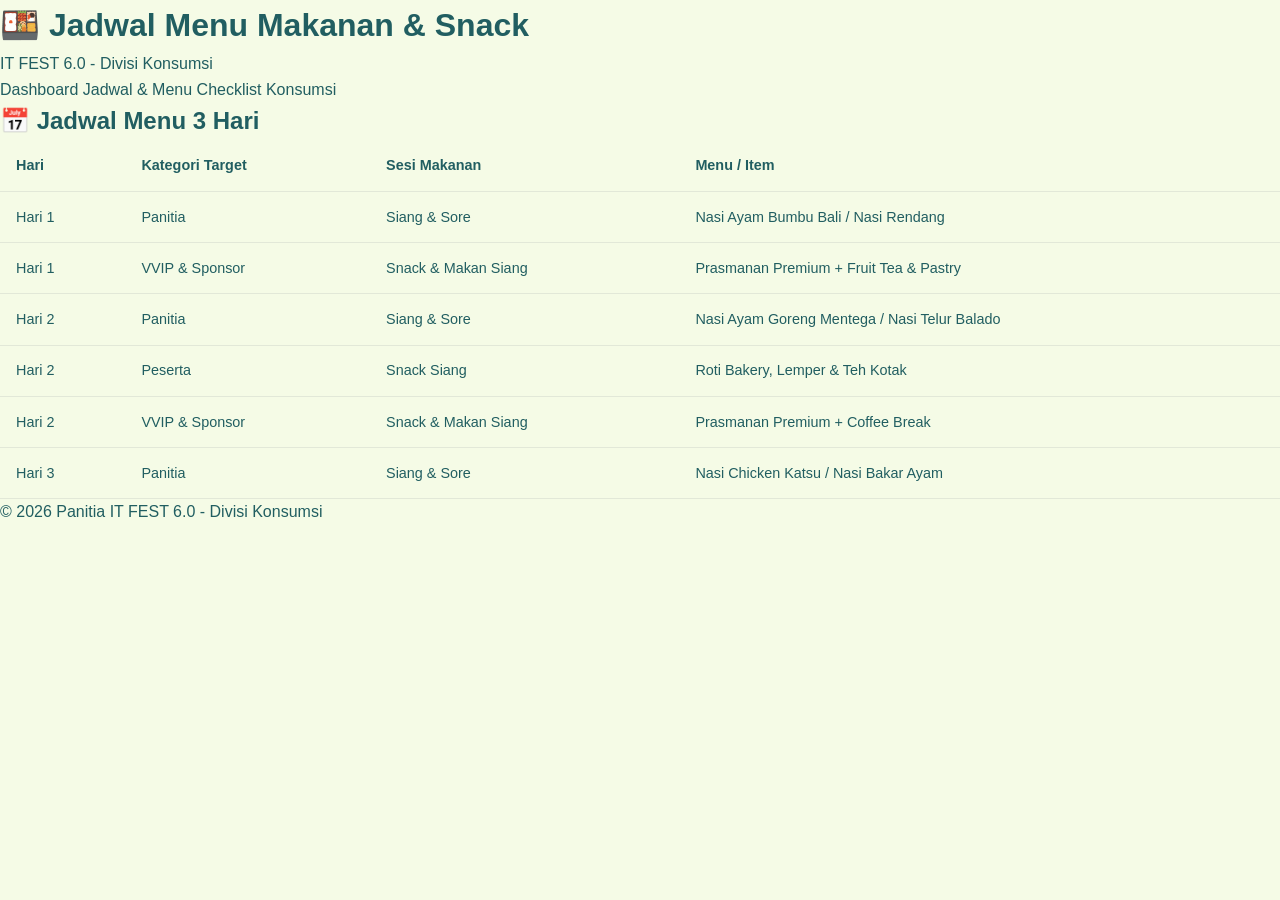
==== menu.html @ 32beef04 "Update halaman menu.html jadwal konsumsi IT FEST 6.0oleh Clarissa" ====
<!DOCTYPE html>
<html lang="id">
<head>
  <meta charset="UTF-8">
  <meta name="viewport" content="width=device-width, initial-scale=1.0">
  <title>Jadwal Menu - IT FEST 6.0</title>
  <link rel="stylesheet" href="style.css">
</head>
<body>

  <header>
    <h1>🍱 Jadwal Menu Makanan & Snack</h1>
    <p>IT FEST 6.0 - Divisi Konsumsi</p>
  </header>

  <nav>
    <a href="index.html">Dashboard</a>
    <a href="menu.html" class="active">Jadwal & Menu</a>
    <a href="peserta.html">Checklist Konsumsi</a>
  </nav>

  <div class="container">
    <div class="card">
      <h2>📅 Jadwal Menu 3 Hari</h2>
      <table>
        <thead>
          <tr>
            <th>Hari</th>
            <th>Kategori Target</th>
            <th>Sesi Makanan</th>
            <th>Menu / Item</th>
          </tr>
        </thead>
        <tbody>
          <tr>
            <td>Hari 1</td>
            <td>Panitia</td>
            <td>Siang & Sore</td>
            <td>Nasi Ayam Bumbu Bali / Nasi Rendang</td>
          </tr>
          <tr>
            <td>Hari 1</td>
            <td>VVIP & Sponsor</td>
            <td>Snack & Makan Siang</td>
            <td>Prasmanan Premium + Fruit Tea & Pastry</td>
          </tr>
          <tr>
            <td>Hari 2</td>
            <td>Panitia</td>
            <td>Siang & Sore</td>
            <td>Nasi Ayam Goreng Mentega / Nasi Telur Balado</td>
          </tr>
          <tr>
            <td>Hari 2</td>
            <td>Peserta</td>
            <td>Snack Siang</td>
            <td>Roti Bakery, Lemper & Teh Kotak</td>
          </tr>
          <tr>
            <td>Hari 2</td>
            <td>VVIP & Sponsor</td>
            <td>Snack & Makan Siang</td>
            <td>Prasmanan Premium + Coffee Break</td>
          </tr>
          <tr>
            <td>Hari 3</td>
            <td>Panitia</td>
            <td>Siang & Sore</td>
            <td>Nasi Chicken Katsu / Nasi Bakar Ayam</td>
          </tr>
        </tbody>
      </table>
    </div>
  </div>

  <footer>
    <p>© 2026 Panitia IT FEST 6.0 - Divisi Konsumsi</p>
  </footer>

</body>
</html>
---- style.css ----
:root {
	--terracotta: #FE7F2D;
	--cream: #F5FBE6;
	--navy: #215E61;
	--sage: #215E61;
	--terracotta-dark: #c4603f;
	--navy-light: #575a78;
	--sage-dark: #051f10;

	--font-heading: 'Lora', Georgia, serif;
	--font-body: 'Manrope', 'Segoe UI', sans-serif;

	--sidebar-width: 260px;
	--section-pad: clamp(2rem, 4vw, 4rem);
	--gap: clamp(1rem, 2vw, 1.5rem);

	--radius-sm: 8px;
	--radius-md: 14px;
	--radius-lg: 20px;

	--shadow-card: 0 4px 24px rgba(61, 64, 91, 0.08);
	--shadow-hover: 0 8px 40px rgba(61, 64, 91, 0.14);
}

*, *::before, *::after {
	margin: 0;
	padding: 0;
	box-sizing: border-box;
}

body {
	font-family: var(--font-body);
	color: var(--navy);
	background-color: var(--cream);
	line-height: 1.6;
}

a { color: inherit; text-decoration: none; }

/* Sidebar Navigation */
.sidebar {
	position: fixed;
	top: 0; left: 0;
	width: var(--sidebar-width);
	height: 100vh;
	background: var(--navy);
	color: var(--cream);
	display: flex;
	flex-direction: column;
	z-index: 1000;
}

.sidebar__brand {
	padding: 2rem 1.5rem 1.5rem;
	border-bottom: 1px solid rgba(244, 241, 222, 0.1);
}

.sidebar__logo {
	font-family: var(--font-heading);
	font-size: 1.5rem;
	font-weight: 700;
	color: var(--cream);
}

.sidebar__logo span { color: var(--terracotta); }

.sidebar__tagline {
	font-size: 0.75rem;
	color: #a8cfba;
	margin-top: 0.25rem;
}

.sidebar__nav { flex: 1; padding: 1.5rem 0; }
.sidebar__nav ul { list-style: none; display: flex; flex-direction: column; gap: 4px; }

.sidebar__nav a {
	display: flex;
	align-items: center;
	padding: 0.85rem 1.5rem;
	font-size: 0.95rem;
	font-weight: 500;
	color: rgba(244, 241, 222, 0.7);
	border-left: 4px solid transparent;
	transition: all 0.3s;
}

.sidebar__nav a:hover,
.sidebar__nav a.active {
	color: var(--cream);
	background: rgba(244, 241, 222, 0.08);
	border-left-color: var(--terracotta);
}

.main-content {
	margin-left: var(--sidebar-width);
	padding: var(--section-pad);
	min-height: 100vh;
}

/* Cards & Stats Grid */
.stats-grid {
	display: grid;
	grid-template-columns: repeat(auto-fit, minmax(220px, 1fr));
	gap: var(--gap);
	margin-bottom: 2rem;
}

.stat-card {
	background: #fff;
	padding: 1.5rem;
	border-radius: var(--radius-md);
	box-shadow: var(--shadow-card);
}

.stat-card__title {
	font-size: 0.85rem;
	text-transform: uppercase;
	letter-spacing: 0.05em;
	color: var(--navy-light);
	margin-bottom: 0.5rem;
}

.stat-card__value {
	font-size: 2rem;
	font-weight: 700;
	color: var(--navy);
}

/* Tables & Forms */
.table-container {
	background: #fff;
	border-radius: var(--radius-lg);
	padding: 1.5rem;
	box-shadow: var(--shadow-card);
	overflow-x: auto;
	margin-bottom: 2rem;
}

.table-title {
	font-family: var(--font-heading);
	font-size: 1.25rem;
	margin-bottom: 1rem;
	color: var(--navy);
	display: flex;
	justify-content: space-between;
	align-items: center;
}

table {
	width: 100%;
	border-collapse: collapse;
	text-align: left;
}

th, td {
	padding: 0.85rem 1rem;
	border-bottom: 1px solid rgba(61, 64, 91, 0.1);
	font-size: 0.9rem;
}

th {
	background-color: var(--cream);
	color: var(--navy);
	font-weight: 600;
}

/* Interaktif Badge (Dapat Diklik) */
.badge {
	display: inline-block;
	padding: 0.35rem 0.85rem;
	font-size: 0.75rem;
	font-weight: 700;
	border-radius: 50px;
	text-transform: uppercase;
	cursor: pointer;
	user-select: none;
	transition: transform 0.15s ease, box-shadow 0.15s ease;
}

.badge:hover {
	transform: scale(1.05);
	box-shadow: 0 2px 8px rgba(0,0,0,0.15);
}

.badge--taken {
	background-color: var(--sage);
	color: #fff;
}

.badge--pending {
	background-color: var(--terracotta);
	color: #fff;
}

/* Form Styling */
.form-card {
	background: #fff;
	border-radius: var(--radius-md);
	padding: 1.5rem;
	box-shadow: var(--shadow-card);
	margin-bottom: 2rem;
}

.form-group {
	display: flex;
	gap: 1rem;
	flex-wrap: wrap;
	margin-top: 1rem;
}

.form-control {
	flex: 1;
	min-width: 200px;
	padding: 0.75rem 1rem;
	border: 1px solid #ccc;
	border-radius: var(--radius-sm);
	font-size: 0.9rem;
	font-family: inherit;
}

.btn {
	padding: 0.75rem 1.5rem;
	background: var(--navy);
	color: #fff;
	border: none;
	border-radius: var(--radius-sm);
	font-weight: 600;
	cursor: pointer;
	transition: background 0.2s;
}

.btn:hover {
	background: var(--terracotta);
}

.btn-danger {
	background: #d9534f;
	padding: 0.25rem 0.6rem;
	font-size: 0.75rem;
}

.btn-danger:hover {
	background: #c9302c;
}

/* Menu Grid */
.menu-grid {
	display: grid;
	grid-template-columns: repeat(auto-fill, minmax(280px, 1fr));
	gap: var(--gap);
}

.menu-card {
	background: #fff;
	border-radius: var(--radius-md);
	padding: 1.5rem;
	box-shadow: var(--shadow-card);
	border-top: 4px solid var(--terracotta);
}

.menu-card__tag {
	font-size: 0.75rem;
	font-weight: 700;
	color: var(--sage-dark);
	text-transform: uppercase;
}

.menu-card__title {
	font-family: var(--font-heading);
	font-size: 1.2rem;
	margin: 0.3rem 0;
}

.menu-card__text {
	font-size: 0.9rem;
	color: var(--navy-light);
	margin-bottom: 1rem;
}

@media (max-width: 900px) {
	.sidebar {
		position: relative;
		width: 100%;
		height: auto;
	}
	.main-content {
		margin-left: 0;
	}
}
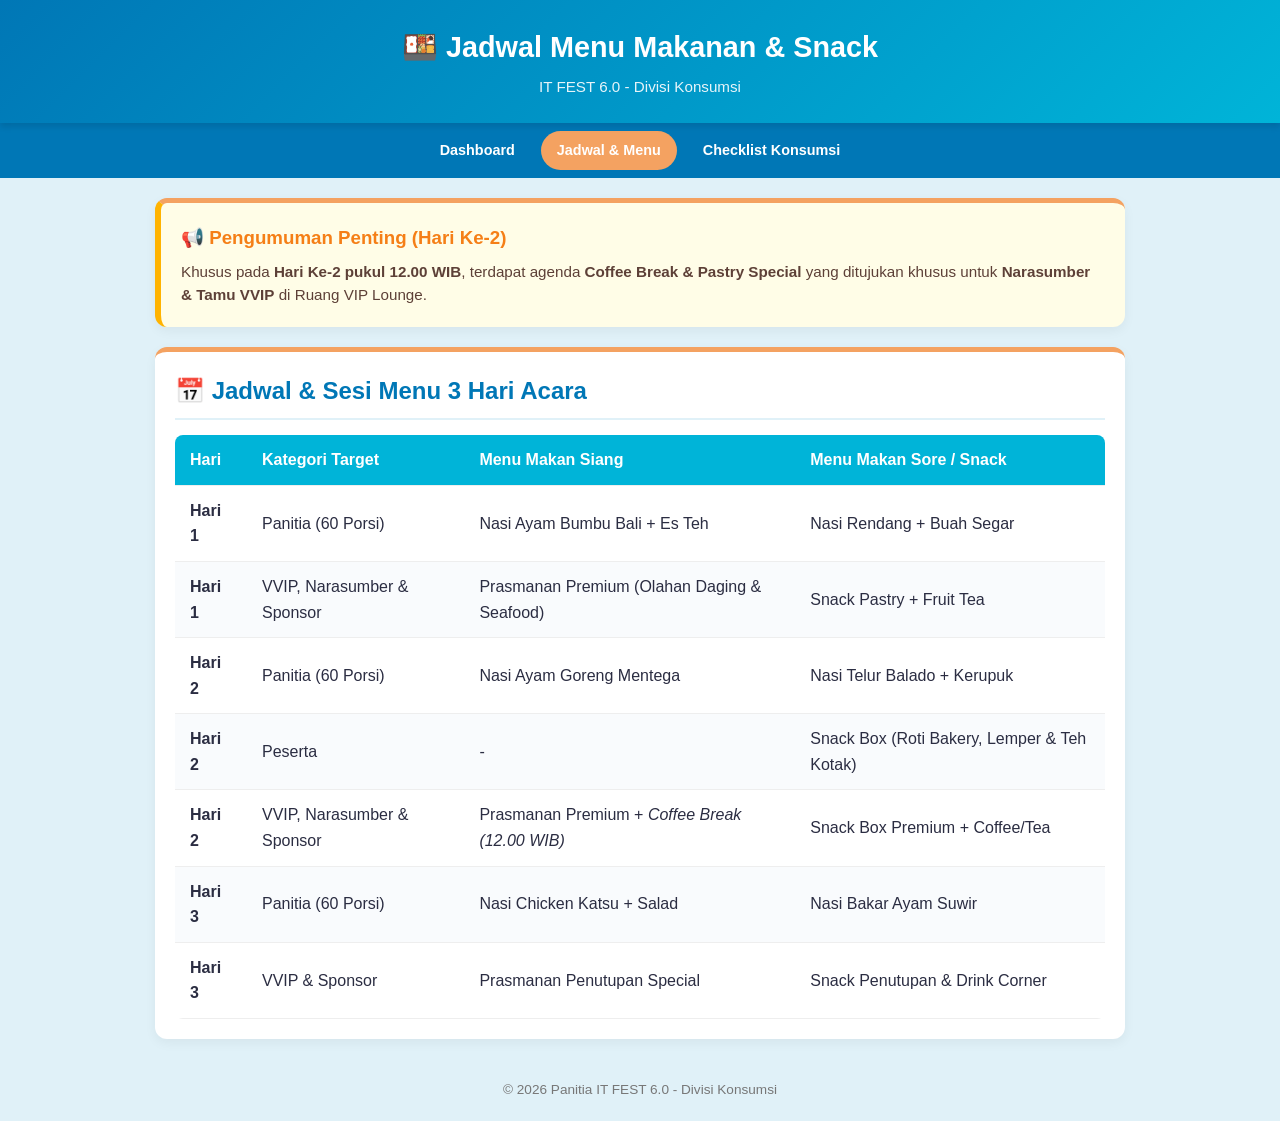
==== commit 80514e14: "Update halaman menu.html checklist konsumsi IT FEST 6.0 oleh Farrell" ====
--- a/menu.html
+++ b/menu.html
@@ -20,57 +20,80 @@
   </nav>
 
   <div class="container">
+
+    <!-- Announcement Khusus Hari Ke-2 -->
+    <div class="card" style="border-left: 6px solid #ffb300; background-color: #fffde7;">
+      <h3 style="color: #f57f17; margin-bottom: 8px; display: flex; align-items: center; gap: 8px;">
+        📢 Pengumuman Penting (Hari Ke-2)
+      </h3>
+      <p style="color: #5d4037; font-size: 0.95rem; line-height: 1.5;">
+        Khusus pada <strong>Hari Ke-2 pukul 12.00 WIB</strong>, terdapat agenda <strong>Coffee Break & Pastry Special</strong> yang ditujukan khusus untuk <strong>Narasumber & Tamu VVIP</strong> di Ruang VIP Lounge.
+      </p>
+    </div>
+
     <div class="card">
-      <h2>📅 Jadwal Menu 3 Hari</h2>
+      <h2>📅 Jadwal & Sesi Menu 3 Hari Acara</h2>
       <table>
         <thead>
           <tr>
             <th>Hari</th>
             <th>Kategori Target</th>
-            <th>Sesi Makanan</th>
-            <th>Menu / Item</th>
+            <th>Menu Makan Siang</th>
+            <th>Menu Makan Sore / Snack</th>
           </tr>
         </thead>
         <tbody>
+          <!-- HARI 1 -->
           <tr>
-            <td>Hari 1</td>
-            <td>Panitia</td>
-            <td>Siang & Sore</td>
-            <td>Nasi Ayam Bumbu Bali / Nasi Rendang</td>
+            <td><strong>Hari 1</strong></td>
+            <td>Panitia (60 Porsi)</td>
+            <td>Nasi Ayam Bumbu Bali + Es Teh</td>
+            <td>Nasi Rendang + Buah Segar</td>
           </tr>
           <tr>
-            <td>Hari 1</td>
-            <td>VVIP & Sponsor</td>
-            <td>Snack & Makan Siang</td>
-            <td>Prasmanan Premium + Fruit Tea & Pastry</td>
+            <td><strong>Hari 1</strong></td>
+            <td>VVIP, Narasumber & Sponsor</td>
+            <td>Prasmanan Premium (Olahan Daging & Seafood)</td>
+            <td>Snack Pastry + Fruit Tea</td>
+          </tr>
+
+          <!-- HARI 2 -->
+          <tr>
+            <td><strong>Hari 2</strong></td>
+            <td>Panitia (60 Porsi)</td>
+            <td>Nasi Ayam Goreng Mentega</td>
+            <td>Nasi Telur Balado + Kerupuk</td>
           </tr>
           <tr>
-            <td>Hari 2</td>
-            <td>Panitia</td>
-            <td>Siang & Sore</td>
-            <td>Nasi Ayam Goreng Mentega / Nasi Telur Balado</td>
+            <td><strong>Hari 2</strong></td>
+            <td>Peserta</td>
+            <td>-</td>
+            <td>Snack Box (Roti Bakery, Lemper & Teh Kotak)</td>
           </tr>
           <tr>
-            <td>Hari 2</td>
-            <td>Peserta</td>
-            <td>Snack Siang</td>
-            <td>Roti Bakery, Lemper & Teh Kotak</td>
+            <td><strong>Hari 2</strong></td>
+            <td>VVIP, Narasumber & Sponsor</td>
+            <td>Prasmanan Premium + <em>Coffee Break (12.00 WIB)</em></td>
+            <td>Snack Box Premium + Coffee/Tea</td>
+          </tr>
+
+          <!-- HARI 3 -->
+          <tr>
+            <td><strong>Hari 3</strong></td>
+            <td>Panitia (60 Porsi)</td>
+            <td>Nasi Chicken Katsu + Salad</td>
+            <td>Nasi Bakar Ayam Suwir</td>
           </tr>
           <tr>
-            <td>Hari 2</td>
+            <td><strong>Hari 3</strong></td>
             <td>VVIP & Sponsor</td>
-            <td>Snack & Makan Siang</td>
-            <td>Prasmanan Premium + Coffee Break</td>
-          </tr>
-          <tr>
-            <td>Hari 3</td>
-            <td>Panitia</td>
-            <td>Siang & Sore</td>
-            <td>Nasi Chicken Katsu / Nasi Bakar Ayam</td>
+            <td>Prasmanan Penutupan Special</td>
+            <td>Snack Penutupan & Drink Corner</td>
           </tr>
         </tbody>
       </table>
     </div>
+
   </div>
 
   <footer>
--- a/style.css
+++ b/style.css
@@ -1,289 +1,202 @@
+/* --- TEMA PANTAI IT FEST 6.0 --- */
 :root {
-	--terracotta: #FE7F2D;
-	--cream: #F5FBE6;
-	--navy: #215E61;
-	--sage: #215E61;
-	--terracotta-dark: #c4603f;
-	--navy-light: #575a78;
-	--sage-dark: #051f10;
-
-	--font-heading: 'Lora', Georgia, serif;
-	--font-body: 'Manrope', 'Segoe UI', sans-serif;
-
-	--sidebar-width: 260px;
-	--section-pad: clamp(2rem, 4vw, 4rem);
-	--gap: clamp(1rem, 2vw, 1.5rem);
-
-	--radius-sm: 8px;
-	--radius-md: 14px;
-	--radius-lg: 20px;
-
-	--shadow-card: 0 4px 24px rgba(61, 64, 91, 0.08);
-	--shadow-hover: 0 8px 40px rgba(61, 64, 91, 0.14);
-}
-
-*, *::before, *::after {
-	margin: 0;
-	padding: 0;
-	box-sizing: border-box;
+  --ocean-dark: #0077b6;
+  --ocean-light: #00b4d8;
+  --sand-beach: #f4a261;
+  --sand-light: #fefae0;
+  --wave-foam: #e0f1f8;
+  --sun-gold: #e9c46a;
+  --text-color: #2b2d42;
+  --card-bg: #ffffff;
+}
+
+* {
+  box-sizing: border-box;
+  margin: 0;
+  padding: 0;
+  font-family: 'Segoe UI', Tahoma, Geneva, Verdana, sans-serif;
 }
 
 body {
-	font-family: var(--font-body);
-	color: var(--navy);
-	background-color: var(--cream);
-	line-height: 1.6;
-}
-
-a { color: inherit; text-decoration: none; }
-
-/* Sidebar Navigation */
-.sidebar {
-	position: fixed;
-	top: 0; left: 0;
-	width: var(--sidebar-width);
-	height: 100vh;
-	background: var(--navy);
-	color: var(--cream);
-	display: flex;
-	flex-direction: column;
-	z-index: 1000;
-}
-
-.sidebar__brand {
-	padding: 2rem 1.5rem 1.5rem;
-	border-bottom: 1px solid rgba(244, 241, 222, 0.1);
-}
-
-.sidebar__logo {
-	font-family: var(--font-heading);
-	font-size: 1.5rem;
-	font-weight: 700;
-	color: var(--cream);
-}
-
-.sidebar__logo span { color: var(--terracotta); }
-
-.sidebar__tagline {
-	font-size: 0.75rem;
-	color: #a8cfba;
-	margin-top: 0.25rem;
-}
-
-.sidebar__nav { flex: 1; padding: 1.5rem 0; }
-.sidebar__nav ul { list-style: none; display: flex; flex-direction: column; gap: 4px; }
-
-.sidebar__nav a {
-	display: flex;
-	align-items: center;
-	padding: 0.85rem 1.5rem;
-	font-size: 0.95rem;
-	font-weight: 500;
-	color: rgba(244, 241, 222, 0.7);
-	border-left: 4px solid transparent;
-	transition: all 0.3s;
-}
-
-.sidebar__nav a:hover,
-.sidebar__nav a.active {
-	color: var(--cream);
-	background: rgba(244, 241, 222, 0.08);
-	border-left-color: var(--terracotta);
-}
-
-.main-content {
-	margin-left: var(--sidebar-width);
-	padding: var(--section-pad);
-	min-height: 100vh;
-}
-
-/* Cards & Stats Grid */
-.stats-grid {
-	display: grid;
-	grid-template-columns: repeat(auto-fit, minmax(220px, 1fr));
-	gap: var(--gap);
-	margin-bottom: 2rem;
-}
-
-.stat-card {
-	background: #fff;
-	padding: 1.5rem;
-	border-radius: var(--radius-md);
-	box-shadow: var(--shadow-card);
-}
-
-.stat-card__title {
-	font-size: 0.85rem;
-	text-transform: uppercase;
-	letter-spacing: 0.05em;
-	color: var(--navy-light);
-	margin-bottom: 0.5rem;
-}
-
-.stat-card__value {
-	font-size: 2rem;
-	font-weight: 700;
-	color: var(--navy);
-}
-
-/* Tables & Forms */
-.table-container {
-	background: #fff;
-	border-radius: var(--radius-lg);
-	padding: 1.5rem;
-	box-shadow: var(--shadow-card);
-	overflow-x: auto;
-	margin-bottom: 2rem;
-}
-
-.table-title {
-	font-family: var(--font-heading);
-	font-size: 1.25rem;
-	margin-bottom: 1rem;
-	color: var(--navy);
-	display: flex;
-	justify-content: space-between;
-	align-items: center;
-}
-
+  background-color: var(--wave-foam);
+  color: var(--text-color);
+  line-height: 1.6;
+}
+
+header {
+  background: linear-gradient(135deg, var(--ocean-dark), var(--ocean-light));
+  color: white;
+  padding: 1.5rem;
+  text-align: center;
+  box-shadow: 0 4px 6px rgba(0, 0, 0, 0.1);
+  position: relative;
+}
+
+header h1 {
+  font-size: 1.8rem;
+  margin-bottom: 0.3rem;
+}
+
+header p {
+  font-size: 0.95rem;
+  opacity: 0.9;
+}
+
+nav {
+  display: flex;
+  justify-content: center;
+  background-color: var(--ocean-dark);
+  padding: 0.5rem;
+  gap: 10px;
+}
+
+nav a {
+  color: white;
+  text-decoration: none;
+  padding: 8px 16px;
+  border-radius: 20px;
+  font-weight: 600;
+  font-size: 0.9rem;
+  transition: all 0.3s ease;
+}
+
+nav a:hover, nav a.active {
+  background-color: var(--sand-beach);
+  color: white;
+}
+
+.container {
+  max-width: 1000px;
+  margin: 20px auto;
+  padding: 0 15px;
+}
+
+.card {
+  background: var(--card-bg);
+  border-radius: 12px;
+  padding: 20px;
+  margin-bottom: 20px;
+  border-top: 5px solid var(--sand-beach);
+  box-shadow: 0 4px 12px rgba(0,0,0,0.05);
+}
+
+.card h2 {
+  color: var(--ocean-dark);
+  margin-bottom: 15px;
+  border-bottom: 2px solid var(--wave-foam);
+  padding-bottom: 8px;
+}
+
+.grid-3 {
+  display: grid;
+  grid-template-columns: repeat(auto-fit, minmax(250px, 1fr));
+  gap: 15px;
+}
+
+.stat-box {
+  background: var(--sand-light);
+  padding: 15px;
+  border-radius: 8px;
+  text-align: center;
+  border: 1px solid var(--sand-beach);
+}
+
+.stat-box h3 {
+  font-size: 0.9rem;
+  color: var(--text-color);
+}
+
+.stat-box .count {
+  font-size: 2rem;
+  font-weight: bold;
+  color: var(--ocean-dark);
+}
+
+/* Table Styling */
 table {
-	width: 100%;
-	border-collapse: collapse;
-	text-align: left;
+  width: 100%;
+  border-collapse: collapse;
+  margin-top: 10px;
+  background: white;
+  border-radius: 8px;
+  overflow: hidden;
 }
 
 th, td {
-	padding: 0.85rem 1rem;
-	border-bottom: 1px solid rgba(61, 64, 91, 0.1);
-	font-size: 0.9rem;
+  padding: 12px 15px;
+  text-align: left;
+  border-bottom: 1px solid #eee;
 }
 
 th {
-	background-color: var(--cream);
-	color: var(--navy);
-	font-weight: 600;
-}
-
-/* Interaktif Badge (Dapat Diklik) */
+  background-color: var(--ocean-light);
+  color: white;
+}
+
+tr:nth-child(even) {
+  background-color: #f9fbfd;
+}
+
+/* Badge Status */
 .badge {
-	display: inline-block;
-	padding: 0.35rem 0.85rem;
-	font-size: 0.75rem;
-	font-weight: 700;
-	border-radius: 50px;
-	text-transform: uppercase;
-	cursor: pointer;
-	user-select: none;
-	transition: transform 0.15s ease, box-shadow 0.15s ease;
-}
-
-.badge:hover {
-	transform: scale(1.05);
-	box-shadow: 0 2px 8px rgba(0,0,0,0.15);
-}
-
-.badge--taken {
-	background-color: var(--sage);
-	color: #fff;
-}
-
-.badge--pending {
-	background-color: var(--terracotta);
-	color: #fff;
-}
-
-/* Form Styling */
-.form-card {
-	background: #fff;
-	border-radius: var(--radius-md);
-	padding: 1.5rem;
-	box-shadow: var(--shadow-card);
-	margin-bottom: 2rem;
+  padding: 4px 10px;
+  border-radius: 12px;
+  font-size: 0.8rem;
+  font-weight: bold;
+  display: inline-block;
+}
+
+.badge-pending {
+  background-color: #ffe3e3;
+  color: #d63031;
+}
+
+.badge-done {
+  background-color: #d4edda;
+  color: #155724;
+}
+
+/* Button & Form */
+button {
+  cursor: pointer;
+  border: none;
+  border-radius: 6px;
+  padding: 8px 14px;
+  font-weight: 600;
+  transition: 0.2s;
+}
+
+.btn-check {
+  background-color: var(--ocean-dark);
+  color: white;
+}
+
+.btn-check:hover {
+  background-color: var(--ocean-light);
+}
+
+.btn-check.done {
+  background-color: #2ec4b6;
 }
 
 .form-group {
-	display: flex;
-	gap: 1rem;
-	flex-wrap: wrap;
-	margin-top: 1rem;
-}
-
-.form-control {
-	flex: 1;
-	min-width: 200px;
-	padding: 0.75rem 1rem;
-	border: 1px solid #ccc;
-	border-radius: var(--radius-sm);
-	font-size: 0.9rem;
-	font-family: inherit;
-}
-
-.btn {
-	padding: 0.75rem 1.5rem;
-	background: var(--navy);
-	color: #fff;
-	border: none;
-	border-radius: var(--radius-sm);
-	font-weight: 600;
-	cursor: pointer;
-	transition: background 0.2s;
-}
-
-.btn:hover {
-	background: var(--terracotta);
-}
-
-.btn-danger {
-	background: #d9534f;
-	padding: 0.25rem 0.6rem;
-	font-size: 0.75rem;
-}
-
-.btn-danger:hover {
-	background: #c9302c;
-}
-
-/* Menu Grid */
-.menu-grid {
-	display: grid;
-	grid-template-columns: repeat(auto-fill, minmax(280px, 1fr));
-	gap: var(--gap);
-}
-
-.menu-card {
-	background: #fff;
-	border-radius: var(--radius-md);
-	padding: 1.5rem;
-	box-shadow: var(--shadow-card);
-	border-top: 4px solid var(--terracotta);
-}
-
-.menu-card__tag {
-	font-size: 0.75rem;
-	font-weight: 700;
-	color: var(--sage-dark);
-	text-transform: uppercase;
-}
-
-.menu-card__title {
-	font-family: var(--font-heading);
-	font-size: 1.2rem;
-	margin: 0.3rem 0;
-}
-
-.menu-card__text {
-	font-size: 0.9rem;
-	color: var(--navy-light);
-	margin-bottom: 1rem;
-}
-
-@media (max-width: 900px) {
-	.sidebar {
-		position: relative;
-		width: 100%;
-		height: auto;
-	}
-	.main-content {
-		margin-left: 0;
-	}
+  display: flex;
+  flex-wrap: wrap;
+  gap: 10px;
+  margin-top: 15px;
+}
+
+input, select {
+  padding: 8px 12px;
+  border: 1px solid #ccc;
+  border-radius: 6px;
+  flex: 1;
+  min-width: 150px;
+}
+
+footer {
+  text-align: center;
+  padding: 20px;
+  color: #777;
+  font-size: 0.85rem;
 }
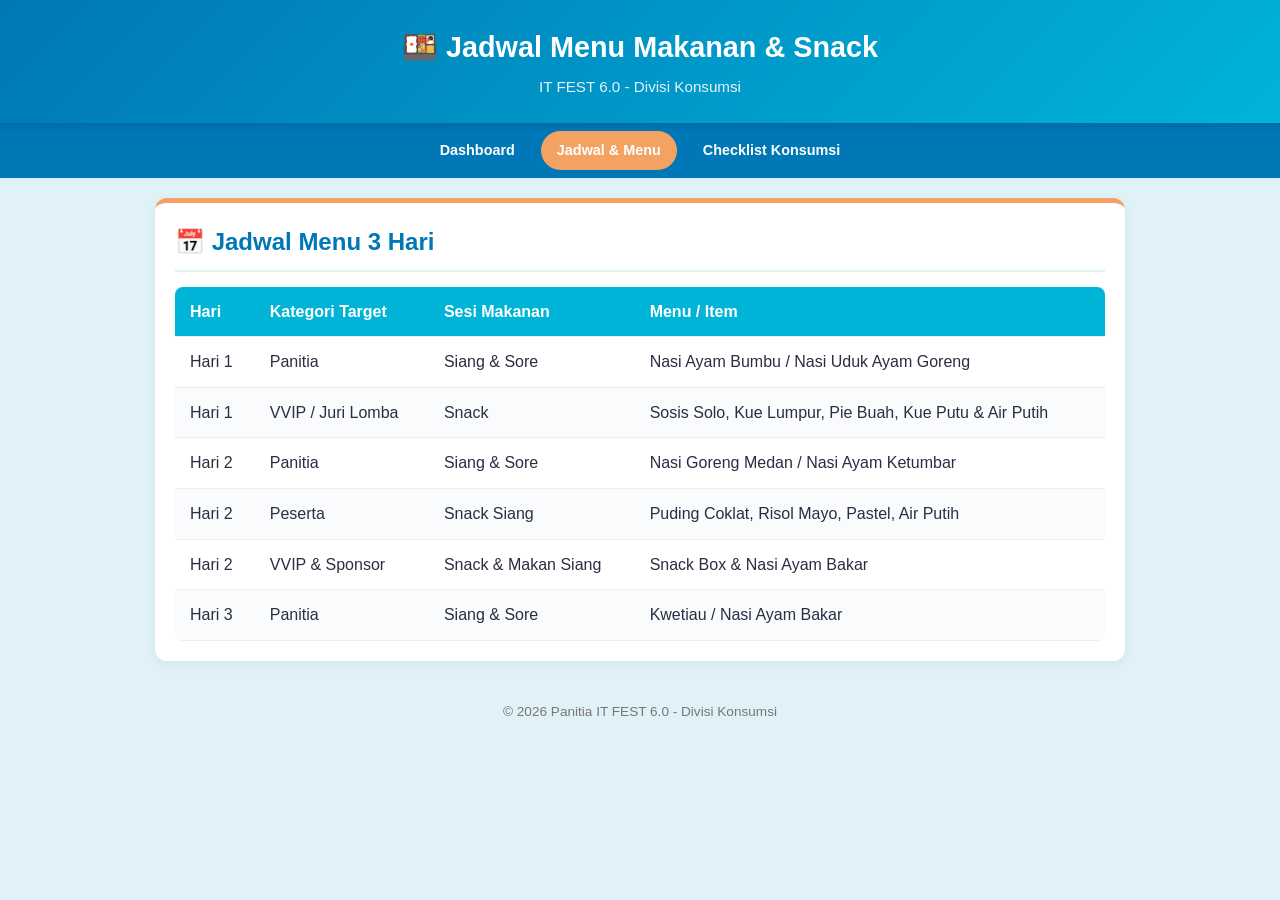
==== commit 8c1fb9bb: "Update halaman menu.html data makanan konsumsi IT FEST 6.0 oleh Clarissa" ====
--- a/menu.html
+++ b/menu.html
@@ -20,80 +20,57 @@
   </nav>
 
   <div class="container">
-
-    <!-- Announcement Khusus Hari Ke-2 -->
-    <div class="card" style="border-left: 6px solid #ffb300; background-color: #fffde7;">
-      <h3 style="color: #f57f17; margin-bottom: 8px; display: flex; align-items: center; gap: 8px;">
-        📢 Pengumuman Penting (Hari Ke-2)
-      </h3>
-      <p style="color: #5d4037; font-size: 0.95rem; line-height: 1.5;">
-        Khusus pada <strong>Hari Ke-2 pukul 12.00 WIB</strong>, terdapat agenda <strong>Coffee Break & Pastry Special</strong> yang ditujukan khusus untuk <strong>Narasumber & Tamu VVIP</strong> di Ruang VIP Lounge.
-      </p>
-    </div>
-
     <div class="card">
-      <h2>📅 Jadwal & Sesi Menu 3 Hari Acara</h2>
+      <h2>📅 Jadwal Menu 3 Hari</h2>
       <table>
         <thead>
           <tr>
             <th>Hari</th>
             <th>Kategori Target</th>
-            <th>Menu Makan Siang</th>
-            <th>Menu Makan Sore / Snack</th>
+            <th>Sesi Makanan</th>
+            <th>Menu / Item</th>
           </tr>
         </thead>
         <tbody>
-          <!-- HARI 1 -->
           <tr>
-            <td><strong>Hari 1</strong></td>
-            <td>Panitia (60 Porsi)</td>
-            <td>Nasi Ayam Bumbu Bali + Es Teh</td>
-            <td>Nasi Rendang + Buah Segar</td>
+            <td>Hari 1</td>
+            <td>Panitia</td>
+            <td>Siang & Sore</td>
+            <td>Nasi Ayam Bumbu / Nasi Uduk Ayam Goreng</td>
           </tr>
           <tr>
-            <td><strong>Hari 1</strong></td>
-            <td>VVIP, Narasumber & Sponsor</td>
-            <td>Prasmanan Premium (Olahan Daging & Seafood)</td>
-            <td>Snack Pastry + Fruit Tea</td>
-          </tr>
-
-          <!-- HARI 2 -->
-          <tr>
-            <td><strong>Hari 2</strong></td>
-            <td>Panitia (60 Porsi)</td>
-            <td>Nasi Ayam Goreng Mentega</td>
-            <td>Nasi Telur Balado + Kerupuk</td>
+            <td>Hari 1</td>
+            <td>VVIP / Juri Lomba</td>
+            <td>Snack</td>
+            <td>Sosis Solo, Kue Lumpur, Pie Buah, Kue Putu & Air Putih</td>
           </tr>
           <tr>
-            <td><strong>Hari 2</strong></td>
-            <td>Peserta</td>
-            <td>-</td>
-            <td>Snack Box (Roti Bakery, Lemper & Teh Kotak)</td>
+            <td>Hari 2</td>
+            <td>Panitia</td>
+            <td>Siang & Sore</td>
+            <td>Nasi Goreng Medan / Nasi Ayam Ketumbar</td>
           </tr>
           <tr>
-            <td><strong>Hari 2</strong></td>
-            <td>VVIP, Narasumber & Sponsor</td>
-            <td>Prasmanan Premium + <em>Coffee Break (12.00 WIB)</em></td>
-            <td>Snack Box Premium + Coffee/Tea</td>
-          </tr>
-
-          <!-- HARI 3 -->
-          <tr>
-            <td><strong>Hari 3</strong></td>
-            <td>Panitia (60 Porsi)</td>
-            <td>Nasi Chicken Katsu + Salad</td>
-            <td>Nasi Bakar Ayam Suwir</td>
+            <td>Hari 2</td>
+            <td>Peserta</td>
+            <td>Snack Siang</td>
+            <td>Puding Coklat, Risol Mayo, Pastel, Air Putih</td>
           </tr>
           <tr>
-            <td><strong>Hari 3</strong></td>
+            <td>Hari 2</td>
             <td>VVIP & Sponsor</td>
-            <td>Prasmanan Penutupan Special</td>
-            <td>Snack Penutupan & Drink Corner</td>
+            <td>Snack & Makan Siang</td>
+            <td>Snack Box & Nasi Ayam Bakar</td>
+          </tr>
+          <tr>
+            <td>Hari 3</td>
+            <td>Panitia</td>
+            <td>Siang & Sore</td>
+            <td>Kwetiau / Nasi Ayam Bakar</td>
           </tr>
         </tbody>
       </table>
     </div>
-
   </div>
 
   <footer>
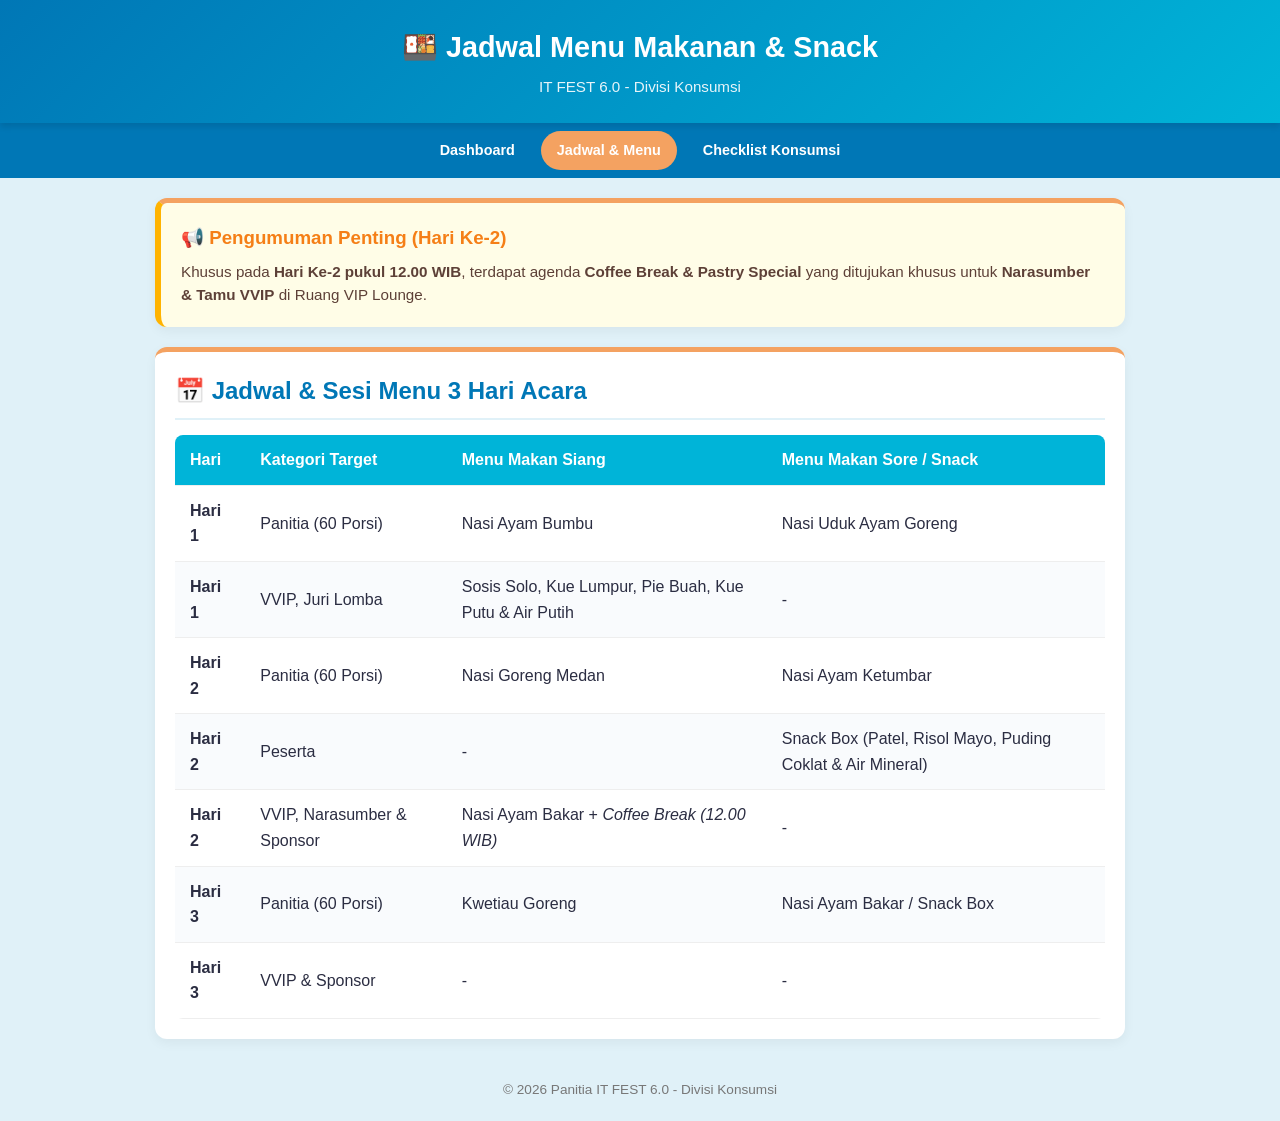
==== commit da92c41f: "Update halaman menu.html data makanan konsumsi IT FEST 6.0 oleh Clarissa" ====
--- a/menu.html
+++ b/menu.html
@@ -20,57 +20,80 @@
   </nav>
 
   <div class="container">
+
+    <!-- Announcement Khusus Hari Ke-2 -->
+    <div class="card" style="border-left: 6px solid #ffb300; background-color: #fffde7;">
+      <h3 style="color: #f57f17; margin-bottom: 8px; display: flex; align-items: center; gap: 8px;">
+        📢 Pengumuman Penting (Hari Ke-2)
+      </h3>
+      <p style="color: #5d4037; font-size: 0.95rem; line-height: 1.5;">
+        Khusus pada <strong>Hari Ke-2 pukul 12.00 WIB</strong>, terdapat agenda <strong>Coffee Break & Pastry Special</strong> yang ditujukan khusus untuk <strong>Narasumber & Tamu VVIP</strong> di Ruang VIP Lounge.
+      </p>
+    </div>
+
     <div class="card">
-      <h2>📅 Jadwal Menu 3 Hari</h2>
+      <h2>📅 Jadwal & Sesi Menu 3 Hari Acara</h2>
       <table>
         <thead>
           <tr>
             <th>Hari</th>
             <th>Kategori Target</th>
-            <th>Sesi Makanan</th>
-            <th>Menu / Item</th>
+            <th>Menu Makan Siang</th>
+            <th>Menu Makan Sore / Snack</th>
           </tr>
         </thead>
         <tbody>
+          <!-- HARI 1 -->
           <tr>
-            <td>Hari 1</td>
-            <td>Panitia</td>
-            <td>Siang & Sore</td>
-            <td>Nasi Ayam Bumbu / Nasi Uduk Ayam Goreng</td>
+            <td><strong>Hari 1</strong></td>
+            <td>Panitia (60 Porsi)</td>
+            <td>Nasi Ayam Bumbu</td>
+            <td>Nasi Uduk Ayam Goreng</td>
           </tr>
           <tr>
-            <td>Hari 1</td>
-            <td>VVIP / Juri Lomba</td>
-            <td>Snack</td>
+            <td><strong>Hari 1</strong></td>
+            <td>VVIP, Juri Lomba</td>
             <td>Sosis Solo, Kue Lumpur, Pie Buah, Kue Putu & Air Putih</td>
+            <td>-</td>
+          </tr>
+
+          <!-- HARI 2 -->
+          <tr>
+            <td><strong>Hari 2</strong></td>
+            <td>Panitia (60 Porsi)</td>
+            <td>Nasi Goreng Medan</td>
+            <td>Nasi Ayam Ketumbar</td>
           </tr>
           <tr>
-            <td>Hari 2</td>
-            <td>Panitia</td>
-            <td>Siang & Sore</td>
-            <td>Nasi Goreng Medan / Nasi Ayam Ketumbar</td>
+            <td><strong>Hari 2</strong></td>
+            <td>Peserta</td>
+            <td>-</td>
+            <td>Snack Box (Patel, Risol Mayo, Puding Coklat & Air Mineral)</td>
           </tr>
           <tr>
-            <td>Hari 2</td>
-            <td>Peserta</td>
-            <td>Snack Siang</td>
-            <td>Puding Coklat, Risol Mayo, Pastel, Air Putih</td>
+            <td><strong>Hari 2</strong></td>
+            <td>VVIP, Narasumber & Sponsor</td>
+            <td>Nasi Ayam Bakar + <em>Coffee Break (12.00 WIB)</em></td>
+            <td>-</td>
+          </tr>
+
+          <!-- HARI 3 -->
+          <tr>
+            <td><strong>Hari 3</strong></td>
+            <td>Panitia (60 Porsi)</td>
+            <td>Kwetiau Goreng</td>
+            <td>Nasi Ayam Bakar / Snack Box</td>
           </tr>
           <tr>
-            <td>Hari 2</td>
+            <td><strong>Hari 3</strong></td>
             <td>VVIP & Sponsor</td>
-            <td>Snack & Makan Siang</td>
-            <td>Snack Box & Nasi Ayam Bakar</td>
-          </tr>
-          <tr>
-            <td>Hari 3</td>
-            <td>Panitia</td>
-            <td>Siang & Sore</td>
-            <td>Kwetiau / Nasi Ayam Bakar</td>
+            <td>-</td>
+            <td>-</td>
           </tr>
         </tbody>
       </table>
     </div>
+
   </div>
 
   <footer>
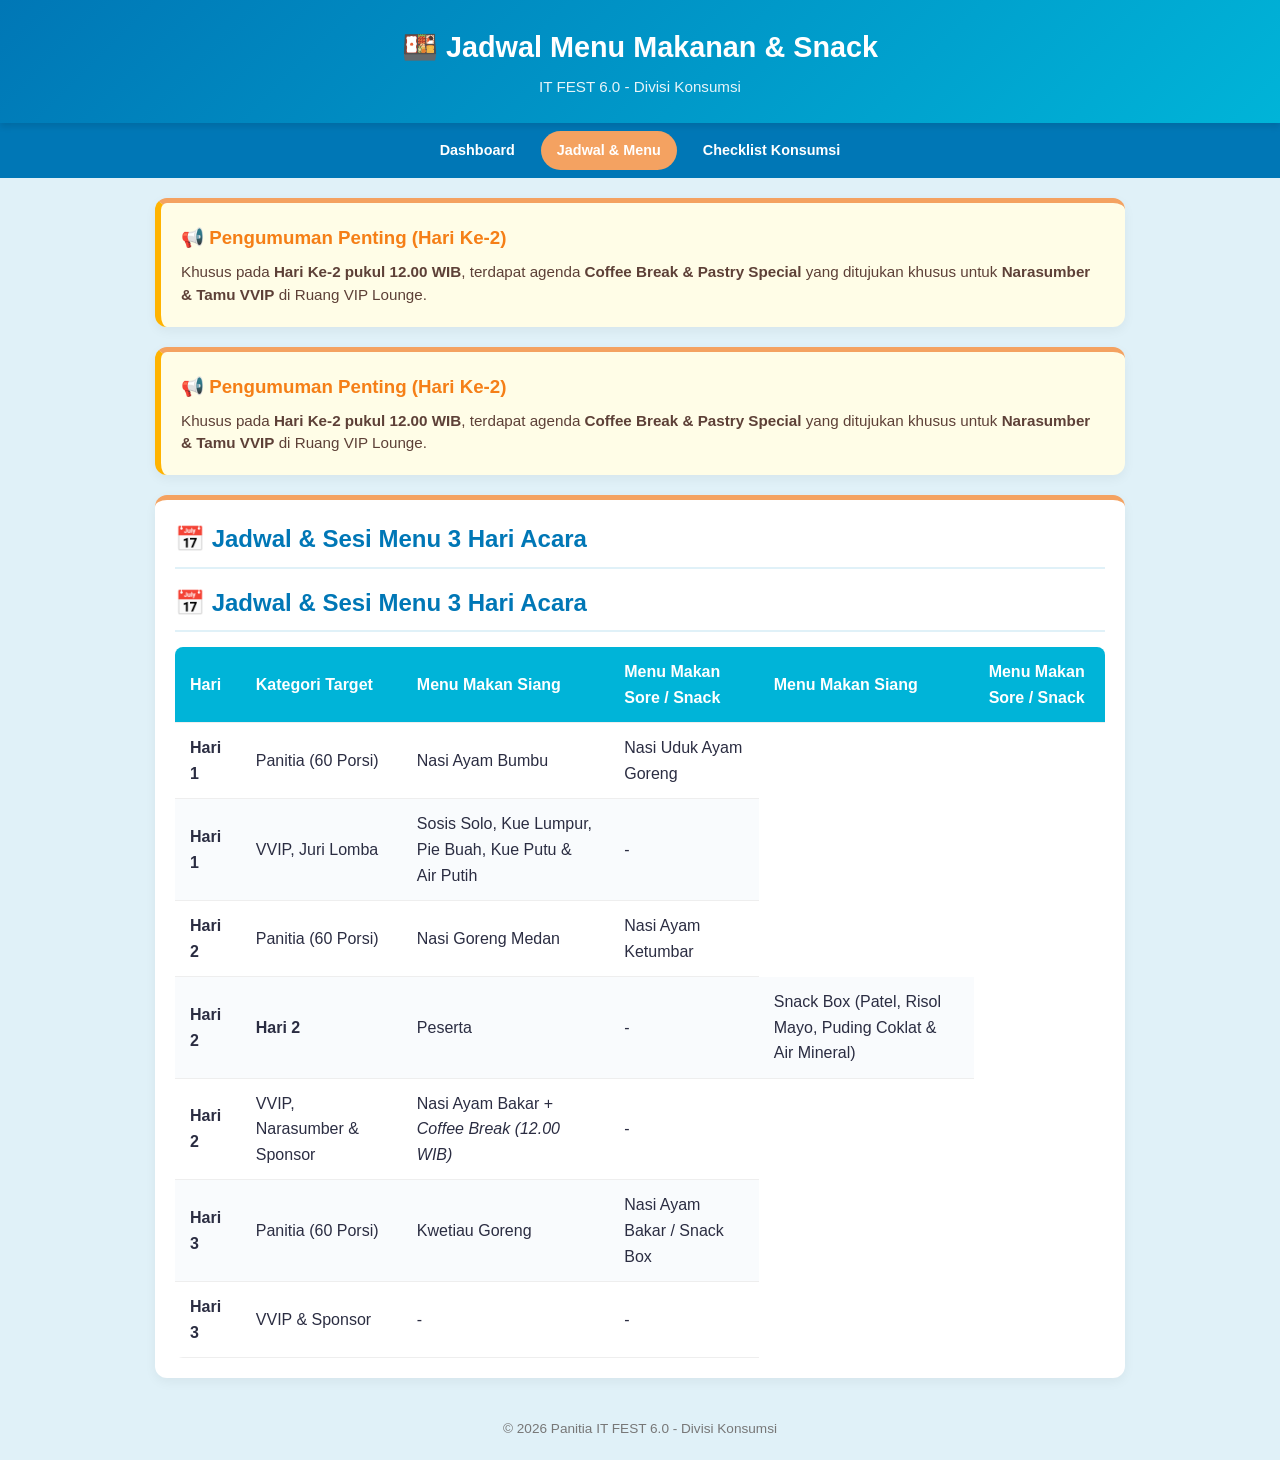
==== commit 5c5a1601: "Fix merge conflict" ====
--- a/menu.html
+++ b/menu.html
@@ -31,7 +31,19 @@
       </p>
     </div>
 
+
+    <!-- Announcement Khusus Hari Ke-2 -->
+    <div class="card" style="border-left: 6px solid #ffb300; background-color: #fffde7;">
+      <h3 style="color: #f57f17; margin-bottom: 8px; display: flex; align-items: center; gap: 8px;">
+        📢 Pengumuman Penting (Hari Ke-2)
+      </h3>
+      <p style="color: #5d4037; font-size: 0.95rem; line-height: 1.5;">
+        Khusus pada <strong>Hari Ke-2 pukul 12.00 WIB</strong>, terdapat agenda <strong>Coffee Break & Pastry Special</strong> yang ditujukan khusus untuk <strong>Narasumber & Tamu VVIP</strong> di Ruang VIP Lounge.
+      </p>
+    </div>
+
     <div class="card">
+      <h2>📅 Jadwal & Sesi Menu 3 Hari Acara</h2>
       <h2>📅 Jadwal & Sesi Menu 3 Hari Acara</h2>
       <table>
         <thead>
@@ -40,9 +52,12 @@
             <th>Kategori Target</th>
             <th>Menu Makan Siang</th>
             <th>Menu Makan Sore / Snack</th>
+            <th>Menu Makan Siang</th>
+            <th>Menu Makan Sore / Snack</th>
           </tr>
         </thead>
         <tbody>
+          <!-- HARI 1 -->
           <!-- HARI 1 -->
           <tr>
             <td><strong>Hari 1</strong></td>
@@ -58,6 +73,8 @@
           </tr>
 
           <!-- HARI 2 -->
+
+          <!-- HARI 2 -->
           <tr>
             <td><strong>Hari 2</strong></td>
             <td>Panitia (60 Porsi)</td>
@@ -65,6 +82,7 @@
             <td>Nasi Ayam Ketumbar</td>
           </tr>
           <tr>
+            <td><strong>Hari 2</strong></td>
             <td><strong>Hari 2</strong></td>
             <td>Peserta</td>
             <td>-</td>
@@ -94,6 +112,7 @@
       </table>
     </div>
 
+
   </div>
 
   <footer>
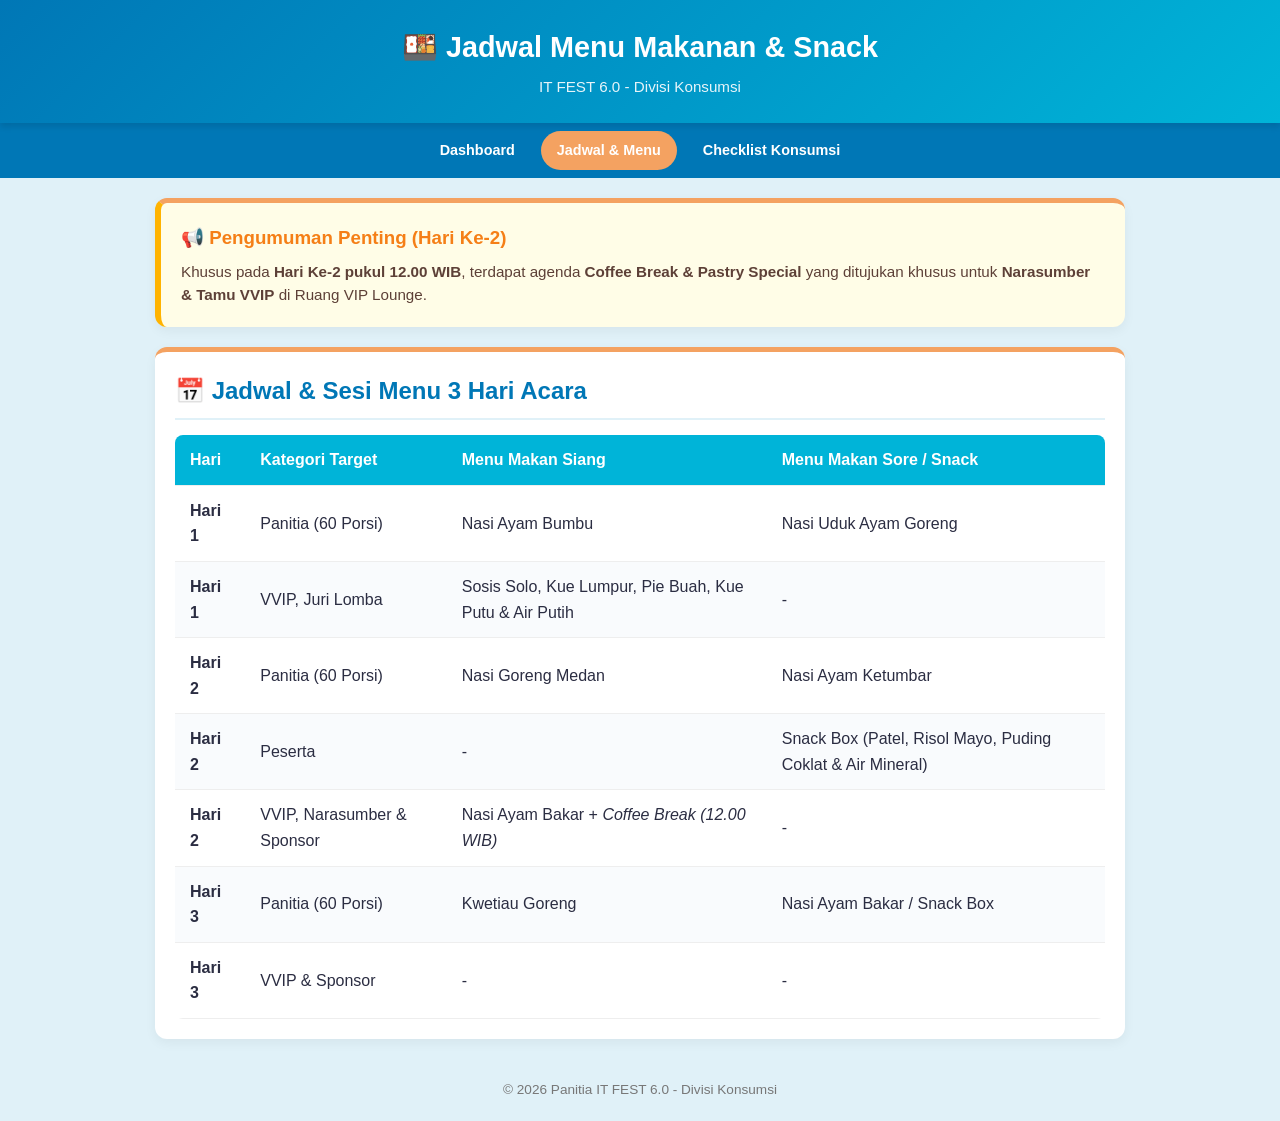
==== commit d4e16074: "Fix duplicate HTML code" ====
--- a/menu.html
+++ b/menu.html
@@ -31,19 +31,7 @@
       </p>
     </div>
 
-
-    <!-- Announcement Khusus Hari Ke-2 -->
-    <div class="card" style="border-left: 6px solid #ffb300; background-color: #fffde7;">
-      <h3 style="color: #f57f17; margin-bottom: 8px; display: flex; align-items: center; gap: 8px;">
-        📢 Pengumuman Penting (Hari Ke-2)
-      </h3>
-      <p style="color: #5d4037; font-size: 0.95rem; line-height: 1.5;">
-        Khusus pada <strong>Hari Ke-2 pukul 12.00 WIB</strong>, terdapat agenda <strong>Coffee Break & Pastry Special</strong> yang ditujukan khusus untuk <strong>Narasumber & Tamu VVIP</strong> di Ruang VIP Lounge.
-      </p>
-    </div>
-
     <div class="card">
-      <h2>📅 Jadwal & Sesi Menu 3 Hari Acara</h2>
       <h2>📅 Jadwal & Sesi Menu 3 Hari Acara</h2>
       <table>
         <thead>
@@ -52,12 +40,9 @@
             <th>Kategori Target</th>
             <th>Menu Makan Siang</th>
             <th>Menu Makan Sore / Snack</th>
-            <th>Menu Makan Siang</th>
-            <th>Menu Makan Sore / Snack</th>
           </tr>
         </thead>
         <tbody>
-          <!-- HARI 1 -->
           <!-- HARI 1 -->
           <tr>
             <td><strong>Hari 1</strong></td>
@@ -73,8 +58,6 @@
           </tr>
 
           <!-- HARI 2 -->
-
-          <!-- HARI 2 -->
           <tr>
             <td><strong>Hari 2</strong></td>
             <td>Panitia (60 Porsi)</td>
@@ -82,7 +65,6 @@
             <td>Nasi Ayam Ketumbar</td>
           </tr>
           <tr>
-            <td><strong>Hari 2</strong></td>
             <td><strong>Hari 2</strong></td>
             <td>Peserta</td>
             <td>-</td>
@@ -112,7 +94,6 @@
       </table>
     </div>
 
-
   </div>
 
   <footer>
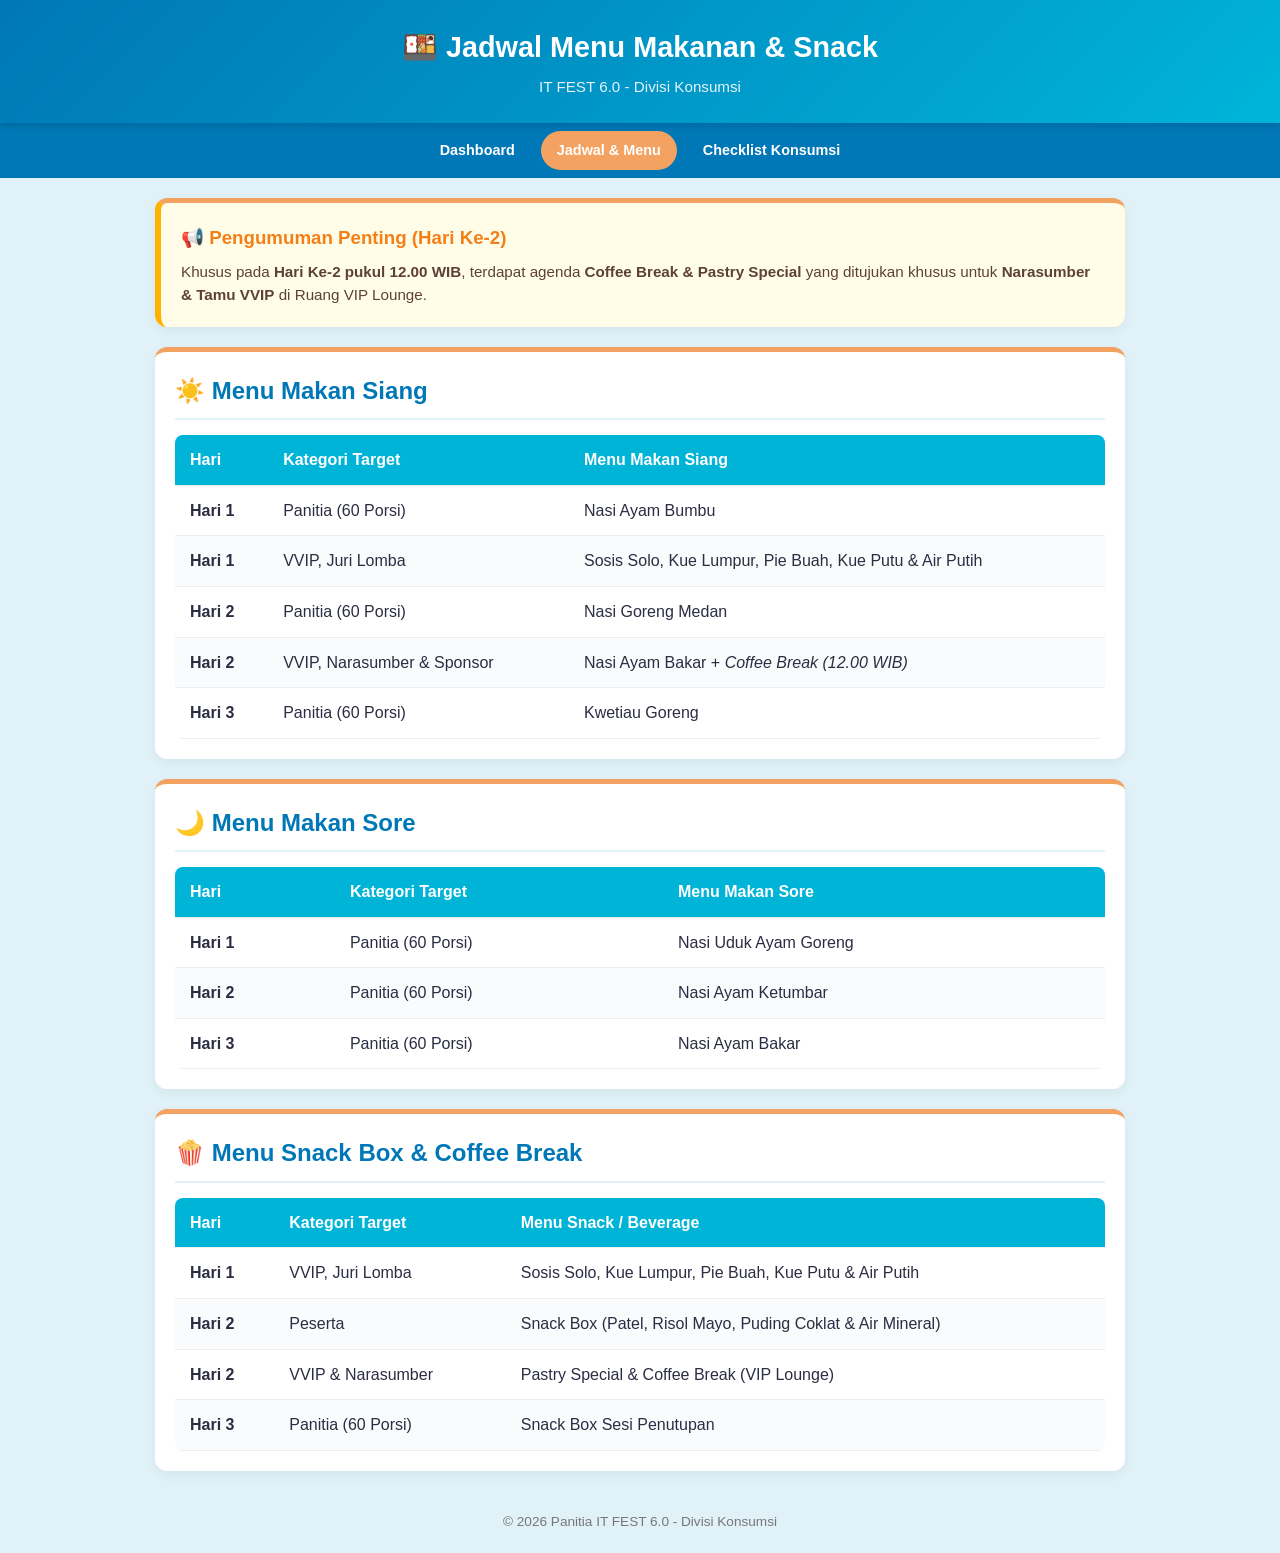
==== commit 9e6e4eb2: "Split menu table into Lunch, Dinner, and Snack" ====
--- a/menu.html
+++ b/menu.html
@@ -31,64 +31,109 @@
       </p>
     </div>
 
+    <!-- TABEL 1: MAKAN SIANG -->
     <div class="card">
-      <h2>📅 Jadwal & Sesi Menu 3 Hari Acara</h2>
+      <h2>☀️ Menu Makan Siang</h2>
       <table>
         <thead>
           <tr>
             <th>Hari</th>
             <th>Kategori Target</th>
             <th>Menu Makan Siang</th>
-            <th>Menu Makan Sore / Snack</th>
           </tr>
         </thead>
         <tbody>
-          <!-- HARI 1 -->
           <tr>
             <td><strong>Hari 1</strong></td>
             <td>Panitia (60 Porsi)</td>
             <td>Nasi Ayam Bumbu</td>
-            <td>Nasi Uduk Ayam Goreng</td>
           </tr>
           <tr>
             <td><strong>Hari 1</strong></td>
             <td>VVIP, Juri Lomba</td>
             <td>Sosis Solo, Kue Lumpur, Pie Buah, Kue Putu & Air Putih</td>
-            <td>-</td>
           </tr>
-
-          <!-- HARI 2 -->
           <tr>
             <td><strong>Hari 2</strong></td>
             <td>Panitia (60 Porsi)</td>
             <td>Nasi Goreng Medan</td>
-            <td>Nasi Ayam Ketumbar</td>
-          </tr>
-          <tr>
-            <td><strong>Hari 2</strong></td>
-            <td>Peserta</td>
-            <td>-</td>
-            <td>Snack Box (Patel, Risol Mayo, Puding Coklat & Air Mineral)</td>
           </tr>
           <tr>
             <td><strong>Hari 2</strong></td>
             <td>VVIP, Narasumber & Sponsor</td>
             <td>Nasi Ayam Bakar + <em>Coffee Break (12.00 WIB)</em></td>
-            <td>-</td>
           </tr>
-
-          <!-- HARI 3 -->
           <tr>
             <td><strong>Hari 3</strong></td>
             <td>Panitia (60 Porsi)</td>
             <td>Kwetiau Goreng</td>
-            <td>Nasi Ayam Bakar / Snack Box</td>
+          </tr>
+        </tbody>
+      </table>
+    </div>
+
+    <!-- TABEL 2: MAKAN SORE -->
+    <div class="card">
+      <h2>🌙 Menu Makan Sore</h2>
+      <table>
+        <thead>
+          <tr>
+            <th>Hari</th>
+            <th>Kategori Target</th>
+            <th>Menu Makan Sore</th>
+          </tr>
+        </thead>
+        <tbody>
+          <tr>
+            <td><strong>Hari 1</strong></td>
+            <td>Panitia (60 Porsi)</td>
+            <td>Nasi Uduk Ayam Goreng</td>
+          </tr>
+          <tr>
+            <td><strong>Hari 2</strong></td>
+            <td>Panitia (60 Porsi)</td>
+            <td>Nasi Ayam Ketumbar</td>
           </tr>
           <tr>
             <td><strong>Hari 3</strong></td>
-            <td>VVIP & Sponsor</td>
-            <td>-</td>
-            <td>-</td>
+            <td>Panitia (60 Porsi)</td>
+            <td>Nasi Ayam Bakar</td>
+          </tr>
+        </tbody>
+      </table>
+    </div>
+
+    <!-- TABEL 3: SNACK -->
+    <div class="card">
+      <h2>🍿 Menu Snack Box & Coffee Break</h2>
+      <table>
+        <thead>
+          <tr>
+            <th>Hari</th>
+            <th>Kategori Target</th>
+            <th>Menu Snack / Beverage</th>
+          </tr>
+        </thead>
+        <tbody>
+          <tr>
+            <td><strong>Hari 1</strong></td>
+            <td>VVIP, Juri Lomba</td>
+            <td>Sosis Solo, Kue Lumpur, Pie Buah, Kue Putu & Air Putih</td>
+          </tr>
+          <tr>
+            <td><strong>Hari 2</strong></td>
+            <td>Peserta</td>
+            <td>Snack Box (Patel, Risol Mayo, Puding Coklat & Air Mineral)</td>
+          </tr>
+          <tr>
+            <td><strong>Hari 2</strong></td>
+            <td>VVIP & Narasumber</td>
+            <td>Pastry Special & Coffee Break (VIP Lounge)</td>
+          </tr>
+          <tr>
+            <td><strong>Hari 3</strong></td>
+            <td>Panitia (60 Porsi)</td>
+            <td>Snack Box Sesi Penutupan</td>
           </tr>
         </tbody>
       </table>
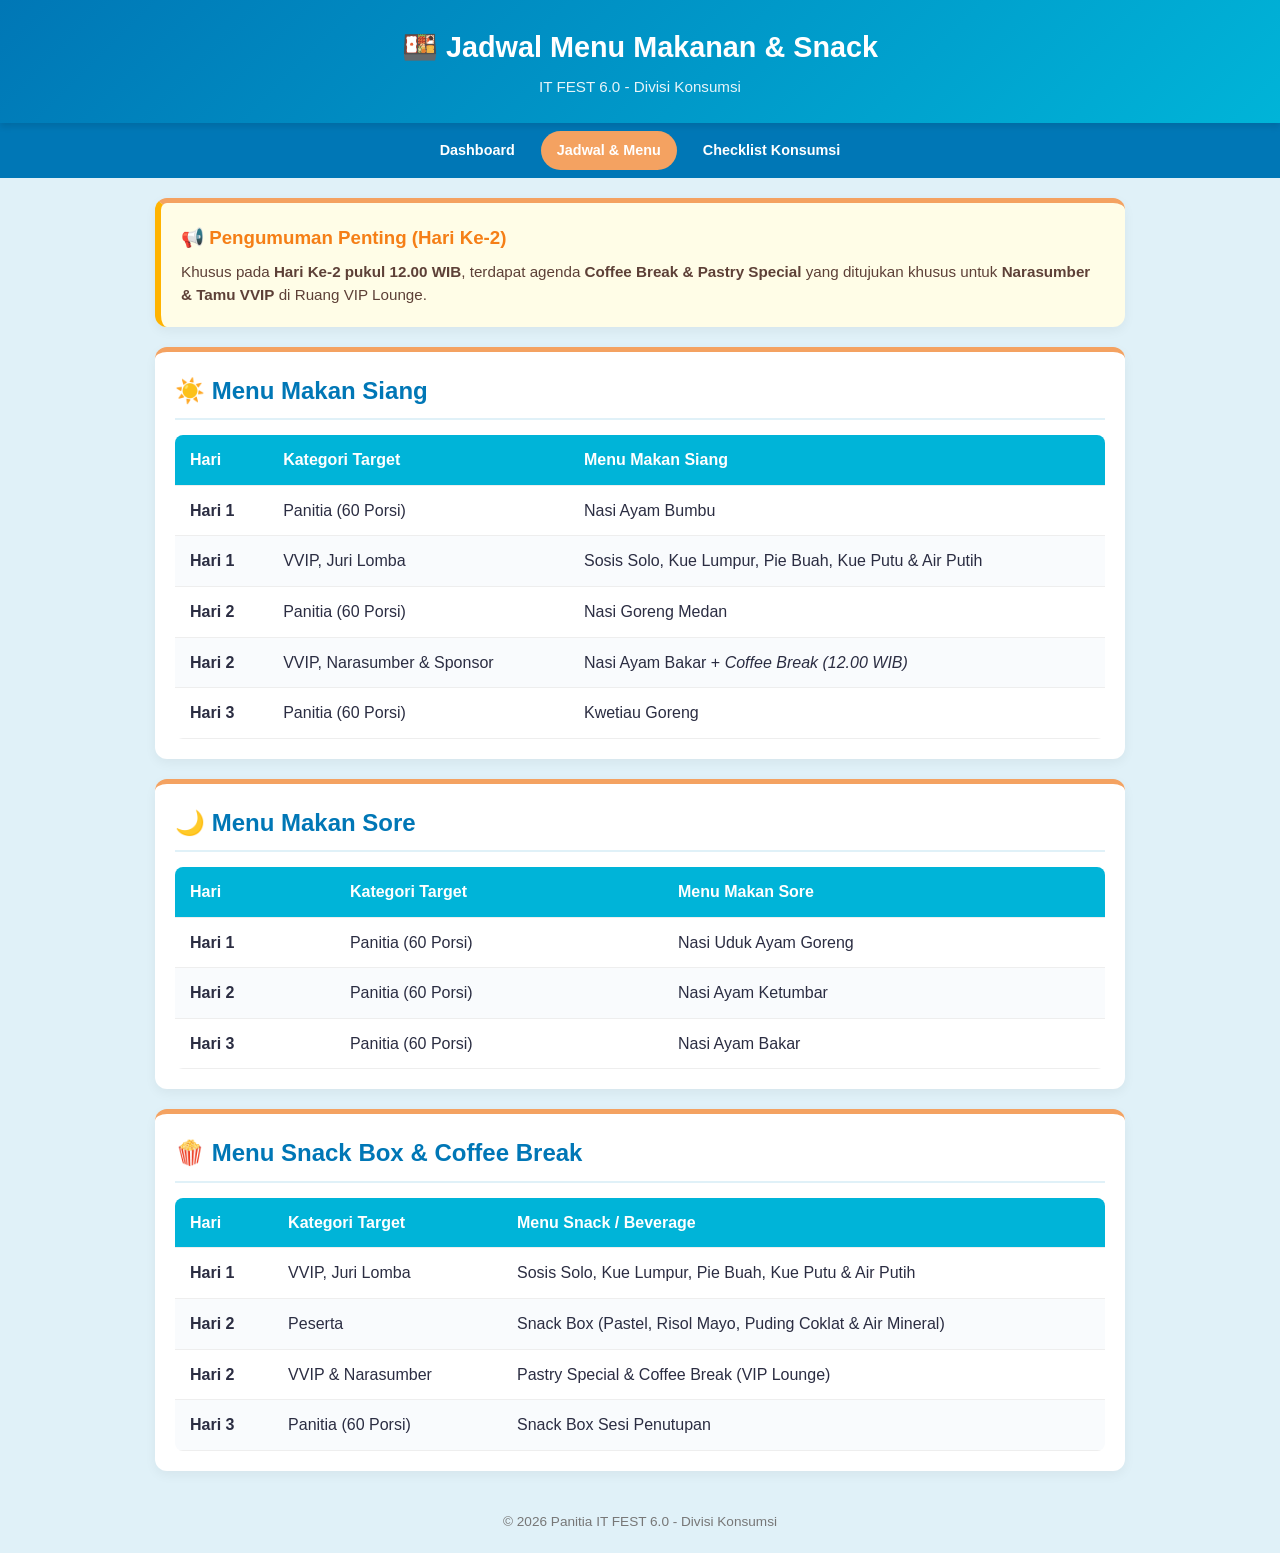
==== commit 87864b65: "Split menu table into Lunch, Dinner, and Snack" ====
--- a/menu.html
+++ b/menu.html
@@ -123,7 +123,7 @@
           <tr>
             <td><strong>Hari 2</strong></td>
             <td>Peserta</td>
-            <td>Snack Box (Patel, Risol Mayo, Puding Coklat & Air Mineral)</td>
+            <td>Snack Box (Pastel, Risol Mayo, Puding Coklat & Air Mineral)</td>
           </tr>
           <tr>
             <td><strong>Hari 2</strong></td>
